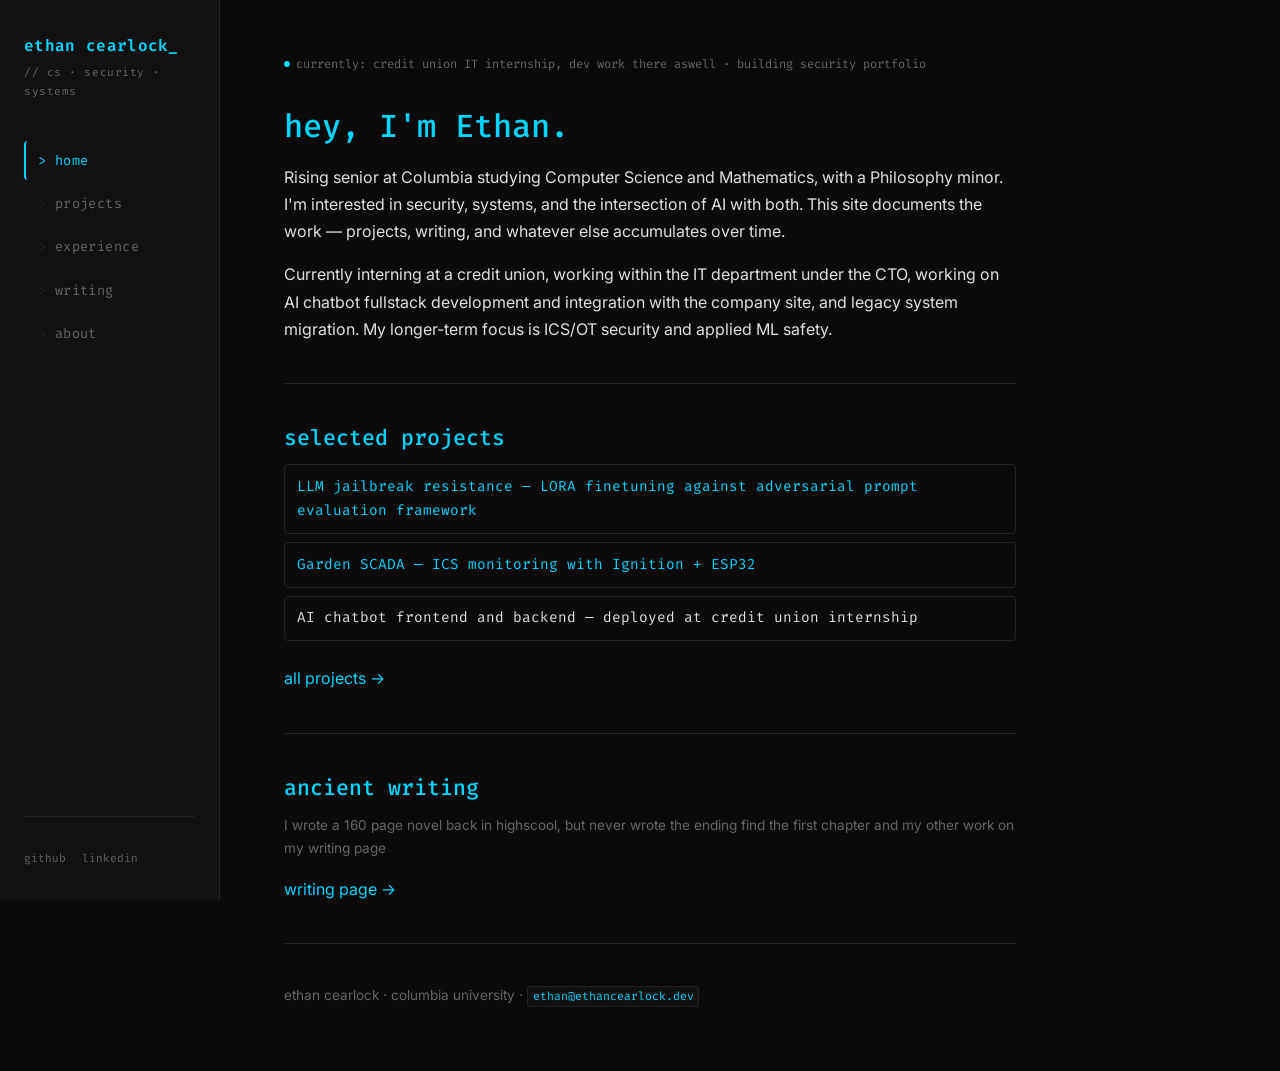
==== index.html @ aa880f90 "updated username to new github username. TODO fix images" ====
<!DOCTYPE html>
<html lang="en">

<head>
  <meta charset="UTF-8" />
  <!--
    viewport meta tag: tells mobile browsers not to zoom out and show
    a desktop-sized page. width=device-width makes the layout width
    match the screen. initial-scale=1 prevents auto-zoom.
  -->
  <meta name="viewport" content="width=device-width, initial-scale=1.0" />

  <!--
    These meta tags are what Google and link-preview cards (Slack,
    Discord, iMessage) read. Fill them in with real copy eventually.
  -->
  <meta name="description" content="Ethan Cearlock — CS & Math at Columbia. Security, systems, and applied ML." />

  <title>Ethan Cearlock</title>

  <!-- Single link to your shared stylesheet. Every page will have this. -->
  <link rel="stylesheet" href="css/style.css" />
</head>

<body>

  <!-- ===================== SIDEBAR ===================== -->
  <!--
    This whole block will be identical on every page.
    Later you may want to extract it with JS or a build tool,
    but copy-paste is fine while the site is small.
    The only thing that changes per page: which <a> gets class="active"
  -->
  <aside class="sidebar">
    <a href="index.html" class="sidebar-logo">ethan cearlock</a>
    <p class="sidebar-tagline">// cs · security · systems</p>

    <nav>
      <ul>
        <li><a href="index.html" class="active">home</a></li>
        <li><a href="projects.html">projects</a></li>
        <li><a href="experience.html">experience</a></li>
        <li><a href="writing.html">writing</a></li>
        <li><a href="about.html">about</a></li>
      </ul>
    </nav>

    <div class="sidebar-footer">
      <a href="https://github.com/WizardinTheWoods" target="_blank" rel="noopener">github</a>
      <a href="https://linkedin.com/in/ethan-cearlock" target="_blank" rel="noopener">linkedin</a>
    </div>
  </aside>
  <!--
    SECURITY NOTE — rel="noopener":
    Any link with target="_blank" (opens in new tab) should include
    rel="noopener noreferrer". Without it, the new tab can access
    your page via window.opener, which is a minor but real attack surface.
    This is already included above. Keep this habit on every external link.
  -->

  <!-- ===================== MAIN CONTENT ===================== -->
  <main class="main">

    <!-- Status indicator — the pulsing dot signals "active/online" -->
    <div class="status-badge">
      <span class="status-dot"></span>
      <span>currently: credit union IT internship, dev work there aswell · building security portfolio</span>
    </div>

    <!-- 
      h1 is your page's primary heading. There should only be one per page.
      Screen readers and search engines treat it as the page title.
    -->
    <h1>hey, I'm Ethan.</h1>

    <p>
      Rising senior at Columbia studying Computer Science and Mathematics,
      with a Philosophy minor. I'm interested in security, systems, and
      the intersection of AI with both. This site documents the work —
      projects, writing, and whatever else accumulates over time.
    </p>

    <p>
      Currently interning at a credit union, working within the IT department under the CTO, 
      working on AI chatbot fullstack development and integration with the company site, 
      and legacy system migration. My longer-term focus is ICS/OT security and applied ML safety.
    </p>

    <hr class="section-divider" />

    <h2>selected projects</h2>
    <!--
      ul = unordered list, li = list item.
      class="project-list" hooks into the styles in style.css.
      These will eventually link to dedicated project pages.
    -->
    <ul class="project-list">
      <li><a  href="https://github.com/WizardinTheWoods/llm-jailbreak-resistance" target="_blank" rel="noopener noreferrer"> LLM jailbreak resistance — LORA finetuning against adversarial prompt evaluation framework</a></li>
      <li><a href="projects/automated-garden.html">Garden SCADA — ICS monitoring with Ignition + ESP32</a></li>
      <li>AI chatbot frontend and backend — deployed at credit union internship</li>
    </ul>

    <a href="projects.html">all projects →</a>

    <hr class="section-divider" />

    <h2>ancient writing</h2>
    <p class="muted">I wrote a 160 page novel back in highscool, but never wrote the ending find the first chapter and my other work on my writing page</p>
    <a href="writing.html">writing page →</a>

    <hr class="section-divider" />

    <!--
      The <footer> element is semantic HTML — it tells browsers and
      screen readers this is footer content, not main content.
      Doesn't change appearance by itself, just meaning.
    -->
    <footer>
      <p class="muted">
        ethan cearlock · columbia university · 
        <code>ethan@ethancearlock.dev</code>
      </p>
    </footer>

  </main>

</body>
</html>
---- css/style.css ----
/* ============================================================
   style.css — ethancearlock.dev global stylesheet
   ============================================================ */

/* --- Google Fonts import --- */
@import url('https://fonts.googleapis.com/css2?family=Fira+Code:wght@300;400;500;600&family=Inter:wght@300;400;500;600&display=swap');

/* --- CSS custom properties (variables) ---
   Change a value here and it updates everywhere on the site.
   This is how you'll tweak colors, fonts, spacing globally. */
:root {
  --bg:          #0a0a0a;       /* near-black background */
  --bg-surface:  #111111;       /* slightly lighter for cards/sidebar */
  --bg-hover:    #1a1a1a;       /* hover state for nav items */
  --border:      #222222;       /* subtle borders */

  --text:        #e0e0e0;       /* primary body text — off-white, easier on eyes than pure white */
  --text-muted:  #666666;       /* secondary/meta text */
  --accent:      #00d4ff;       /* cyan — headings, links, highlights */
  --accent-dim:  #008fab;       /* dimmer cyan for hover states */

  --font-mono:   'Fira Code', monospace;   /* headings, code, nav, anything "technical" */
  --font-body:   'Inter', sans-serif;      /* body text, descriptions, prose */

  --sidebar-w:   220px;         /* sidebar width — change this one value to resize it */
  --transition:  150ms ease;
}

/* --- Reset & base --- */
*, *::before, *::after {
  box-sizing: border-box;
  margin: 0;
  padding: 0;
}

html {
  font-size: 16px;
  scroll-behavior: smooth;
}

body {
  background-color: var(--bg);
  color: var(--text);
  font-family: var(--font-body);
  font-weight: 400;
  line-height: 1.7;
  min-height: 100vh;
  display: flex;                /* sidebar + main side by side */
}

/* --- Sidebar navigation --- */
/* The sidebar is position:sticky so it stays visible as you scroll */
.sidebar {
  width: var(--sidebar-w);
  min-height: 100vh;
  background-color: var(--bg-surface);
  border-right: 1px solid var(--border);
  padding: 2rem 1.5rem;
  display: flex;
  flex-direction: column;
  position: sticky;
  top: 0;
  align-self: flex-start;      /* prevents sidebar from stretching full page height */
  height: 100vh;
  overflow-y: auto;
}

.sidebar-logo {
  font-family: var(--font-mono);
  font-size: 1rem;
  font-weight: 600;
  color: var(--accent);
  text-decoration: none;
  letter-spacing: 0.02em;
  margin-bottom: 0.25rem;
  display: block;
}

/* The blinking cursor after your name — purely CSS, no JS */
.sidebar-logo::after {
  content: '_';
  animation: blink 1.2s step-end infinite;
}

@keyframes blink {
  0%, 100% { opacity: 1; }
  50%       { opacity: 0; }
}

.sidebar-tagline {
  font-family: var(--font-mono);
  font-size: 0.7rem;
  color: var(--text-muted);
  margin-bottom: 2.5rem;
  letter-spacing: 0.05em;
}

/* nav element wraps the ul list of links */
.sidebar nav {
  flex: 1;
}

.sidebar nav ul {
  list-style: none;             /* removes bullet points */
  display: flex;
  flex-direction: column;
  gap: 0.25rem;
}

.sidebar nav a {
  font-family: var(--font-mono);
  font-size: 0.85rem;
  color: var(--text-muted);
  text-decoration: none;
  display: block;
  padding: 0.5rem 0.75rem;
  border-radius: 4px;
  border-left: 2px solid transparent;
  transition: color var(--transition), background var(--transition), border-color var(--transition);
  letter-spacing: 0.03em;
}

/* Prefix each nav link with > in CSS — no need to type it in HTML */
.sidebar nav a::before {
  content: '> ';
  color: var(--border);
  transition: color var(--transition);
}

.sidebar nav a:hover {
  color: var(--text);
  background: var(--bg-hover);
  border-left-color: var(--accent);
}

.sidebar nav a:hover::before {
  color: var(--accent);
}

/* .active class marks the current page — you'll add this manually per page */
.sidebar nav a.active {
  color: var(--accent);
  border-left-color: var(--accent);
}

.sidebar nav a.active::before {
  color: var(--accent);
}

/* Social/footer links at bottom of sidebar */
.sidebar-footer {
  margin-top: auto;
  padding-top: 2rem;
  border-top: 1px solid var(--border);
  display: flex;
  gap: 1rem;
}

.sidebar-footer a {
  font-family: var(--font-mono);
  font-size: 0.7rem;
  color: var(--text-muted);
  text-decoration: none;
  transition: color var(--transition);
}

.sidebar-footer a:hover {
  color: var(--accent);
}

/* --- Main content area --- */
.main {
  flex: 1;                      /* takes all remaining horizontal space */
  padding: 3rem 4rem;
  max-width: 860px;             /* keeps line length readable */
}

/* --- Typography --- */
/* h1–h3 use Fira Code and cyan; h4+ use Inter */
h1, h2, h3 {
  font-family: var(--font-mono);
  color: var(--accent);
  font-weight: 500;
  line-height: 1.3;
}

h1 { font-size: 2rem;   margin-bottom: 1rem; }
h2 { font-size: 1.35rem; margin-bottom: 0.75rem; margin-top: 2.5rem; }
h3 { font-size: 1.05rem; margin-bottom: 0.5rem; margin-top: 1.5rem; }

h4, h5, h6 {
  font-family: var(--font-body);
  color: var(--text);
  font-weight: 600;
}

p {
  margin-bottom: 1rem;
  color: var(--text);
}

a {
  color: var(--accent);
  text-decoration: none;
  transition: color var(--transition);
}

a:hover {
  color: var(--accent-dim);
  text-decoration: underline;
}

/* Inline code spans — wrapping a word in <code> makes it look like this */
code {
  font-family: var(--font-mono);
  font-size: 0.85em;
  color: var(--accent);
  background: var(--bg-surface);
  padding: 0.15em 0.4em;
  border-radius: 3px;
  border: 1px solid var(--border);
}

/* Muted/secondary text — apply class="muted" to any element */
.muted {
  color: var(--text-muted);
  font-size: 0.85rem;
}

/* --- Section divider --- */
.section-divider {
  border: none;
  border-top: 1px solid var(--border);
  margin: 2.5rem 0;
}

/* --- Status badge — the "currently working on" indicator --- */
.status-badge {
  display: inline-flex;
  align-items: center;
  gap: 0.4rem;
  font-family: var(--font-mono);
  font-size: 0.75rem;
  color: var(--text-muted);
  margin-bottom: 2rem;
}

.status-dot {
  width: 6px;
  height: 6px;
  border-radius: 50%;
  background: var(--accent);
  animation: pulse 2s ease-in-out infinite;
}

@keyframes pulse {
  0%, 100% { opacity: 1; transform: scale(1); }
  50%       { opacity: 0.4; transform: scale(0.8); }
}

/* --- Project list (for projects.html later) --- */
.project-list {
  list-style: none;
  display: flex;
  flex-direction: column;
  gap: 0.5rem;
  margin-bottom: 1.5rem;
}

.project-list li {
  font-family: var(--font-mono);
  font-size: 0.9rem;
  padding: 0.6rem 0.75rem;
  border: 1px solid var(--border);
  border-radius: 4px;
  transition: border-color var(--transition), background var(--transition);
}

.project-list li:hover {
  border-color: var(--accent);
  background: var(--bg-surface);
}

/* --- Responsive: collapse sidebar on small screens ---
   On mobile the sidebar becomes a top bar.
   You won't need this for a while but it's here. */
@media (max-width: 768px) {
  body {
    flex-direction: column;
  }

  .sidebar {
    width: 100%;
    height: auto;
    min-height: unset;
    position: static;
    border-right: none;
    border-bottom: 1px solid var(--border);
    padding: 1.25rem 1.5rem;
  }

  .sidebar nav ul {
    flex-direction: row;
    flex-wrap: wrap;
    gap: 0.5rem;
  }

  .sidebar-footer {
    display: none;
  }

  .main {
    padding: 2rem 1.5rem;
  }
}

/* --- Writing entries (writing.html) --- */
.writing-entry {
  margin-bottom: 2rem;
}

.writing-meta {
  display: flex;
  align-items: center;
  gap: 0.75rem;
  margin-bottom: 0.4rem;
}

.writing-year {
  font-family: var(--font-mono);
  font-size: 0.78rem;
  color: var(--accent);
}

.writing-tag {
  font-family: var(--font-mono);
  font-size: 0.68rem;
  color: var(--text-muted);
  border: 1px solid var(--border);
  padding: 0.1em 0.45em;
  border-radius: 3px;
}

.writing-title {
  font-family: var(--font-mono);
  font-size: 1rem;
  font-weight: 500;
  color: var(--text);
  margin-bottom: 0.4rem;
}

.writing-title a {
  color: var(--text);
}

.writing-title a:hover {
  color: var(--accent);
  text-decoration: none;
}

.writing-desc {
  font-size: 0.9rem;
  color: var(--text-muted);
  margin-bottom: 0.75rem;
}

.writing-link {
  font-family: var(--font-mono);
  font-size: 0.82rem;
  color: var(--accent);
  text-decoration: none;
  border: 1px solid var(--accent);
  padding: 0.35em 0.8em;
  border-radius: 4px;
  display: inline-block;
  transition: background 150ms ease, color 150ms ease;
}

.writing-link:hover {
  background: var(--accent);
  color: var(--bg);
  text-decoration: none;
}
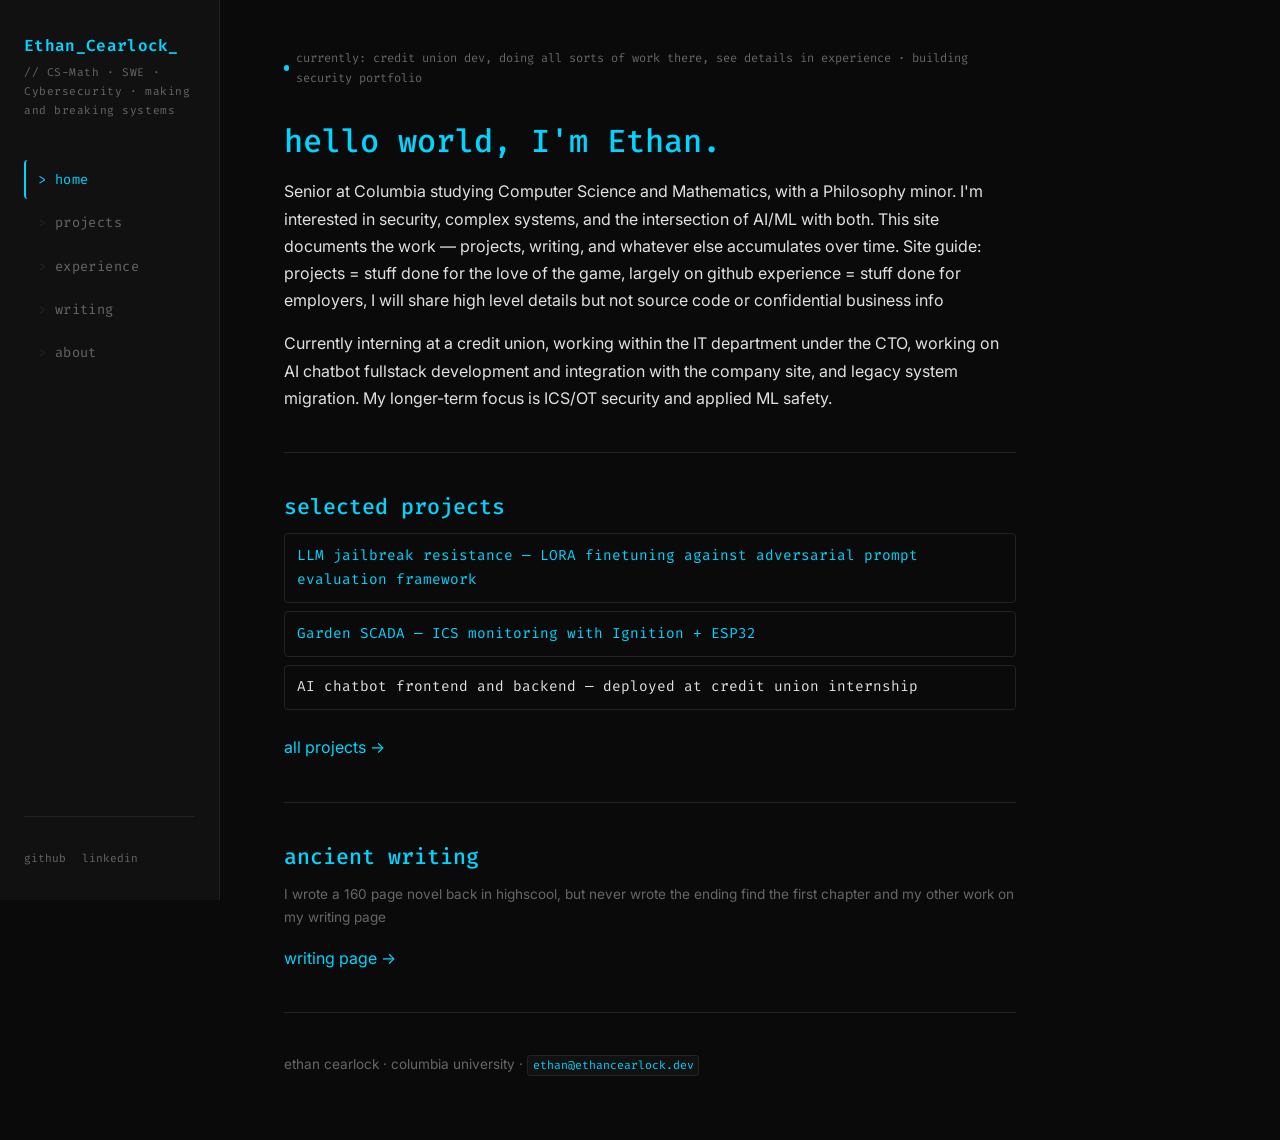
==== commit 03865101: "fixed pictures" ====
--- a/index.html
+++ b/index.html
@@ -32,8 +32,8 @@
     The only thing that changes per page: which <a> gets class="active"
   -->
   <aside class="sidebar">
-    <a href="index.html" class="sidebar-logo">ethan cearlock</a>
-    <p class="sidebar-tagline">// cs · security · systems</p>
+    <a href="index.html" class="sidebar-logo">Ethan_Cearlock</a>
+    <p class="sidebar-tagline">// CS-Math · SWE · Cybersecurity · making and breaking systems</p>
 
     <nav>
       <ul>
@@ -64,20 +64,24 @@
     <!-- Status indicator — the pulsing dot signals "active/online" -->
     <div class="status-badge">
       <span class="status-dot"></span>
-      <span>currently: credit union IT internship, dev work there aswell · building security portfolio</span>
+      <span>currently: credit union dev, doing all sorts of work there, see details in experience · building security portfolio</span>
     </div>
 
     <!-- 
       h1 is your page's primary heading. There should only be one per page.
       Screen readers and search engines treat it as the page title.
+      -Thanks Claude. I've been doing accessibility stuff for the company website recently.
     -->
-    <h1>hey, I'm Ethan.</h1>
+    <h1>hello world, I'm Ethan.</h1>
 
     <p>
-      Rising senior at Columbia studying Computer Science and Mathematics,
-      with a Philosophy minor. I'm interested in security, systems, and
-      the intersection of AI with both. This site documents the work —
-      projects, writing, and whatever else accumulates over time.
+      Senior at Columbia studying Computer Science and Mathematics,
+      with a Philosophy minor. I'm interested in security, complex systems, and
+      the intersection of AI/ML with both. This site documents the work —
+      projects, writing, and whatever else accumulates over time. 
+      Site guide: 
+      projects = stuff done for the love of the game, largely on github
+      experience = stuff done for employers, I will share high level details but not source code or confidential business info
     </p>
 
     <p>
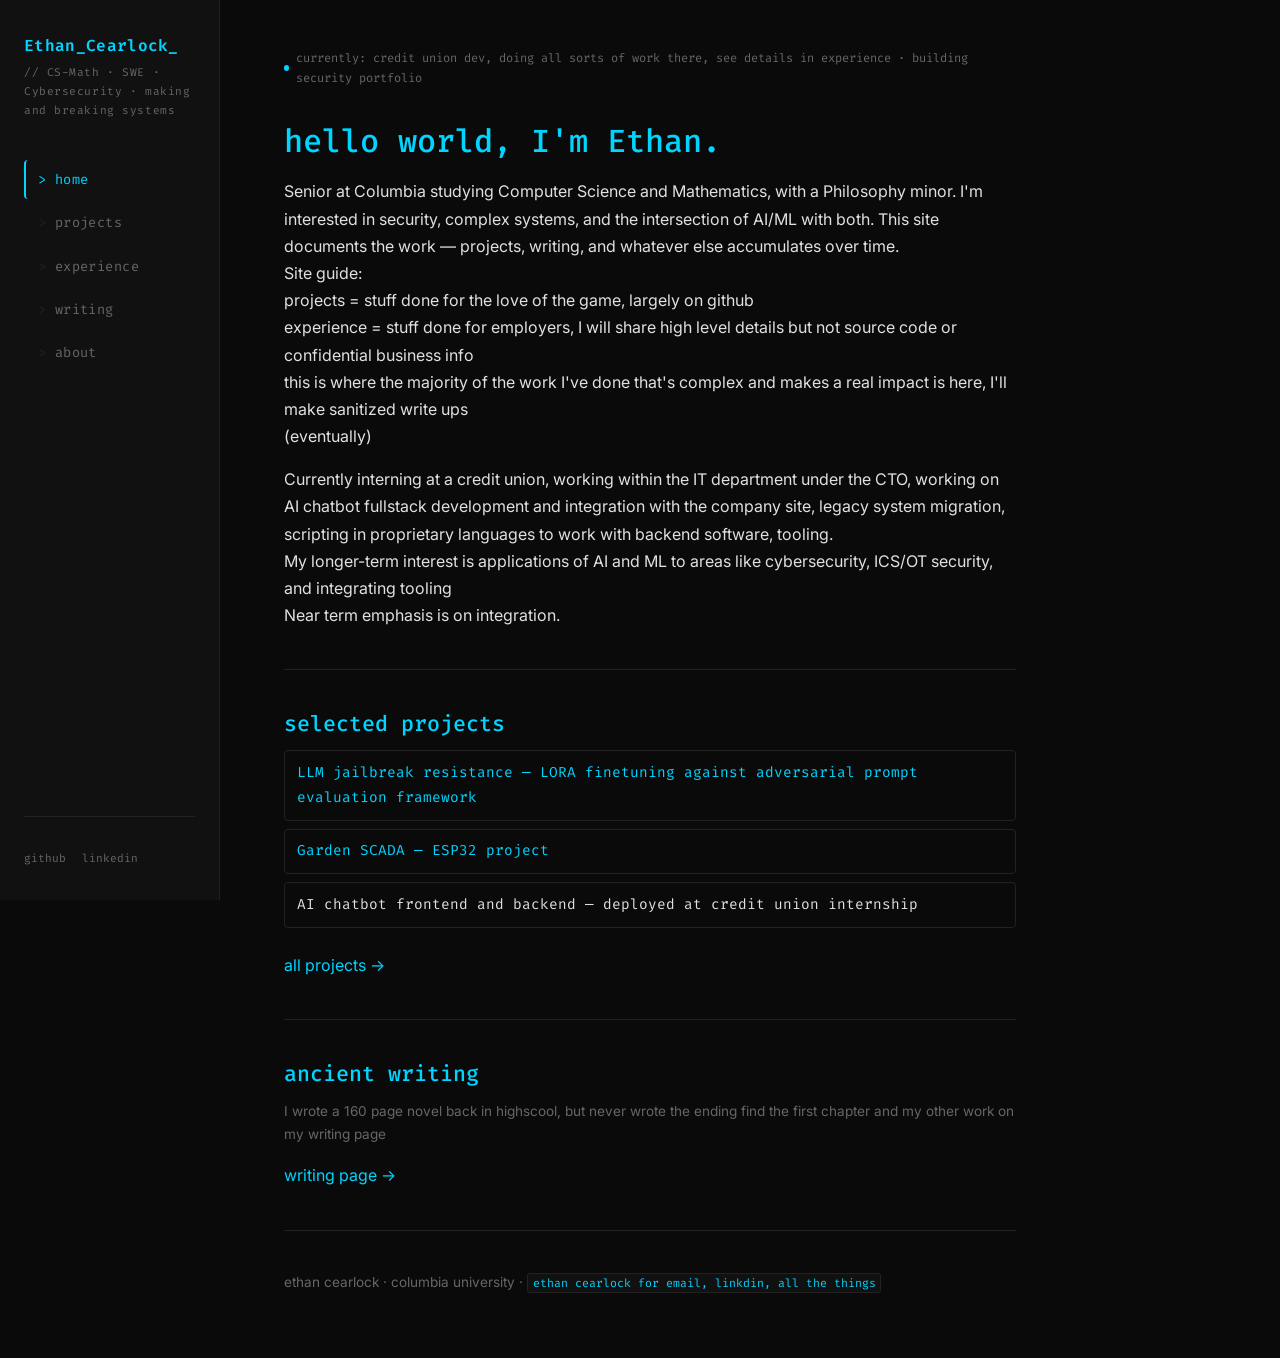
==== commit 47ee5f2c: "added some breaks and tweaked wording" ====
--- a/index.html
+++ b/index.html
@@ -78,16 +78,20 @@
       Senior at Columbia studying Computer Science and Mathematics,
       with a Philosophy minor. I'm interested in security, complex systems, and
       the intersection of AI/ML with both. This site documents the work —
-      projects, writing, and whatever else accumulates over time. 
-      Site guide: 
-      projects = stuff done for the love of the game, largely on github
-      experience = stuff done for employers, I will share high level details but not source code or confidential business info
+      projects, writing, and whatever else accumulates over time. <br>
+      Site guide: <br>
+      projects = stuff done for the love of the game, largely on github <br>
+      experience = stuff done for employers, I will share high level details but not source code or confidential business info <br>
+      this is where the majority of the work I've done that's complex and makes a real impact is here, I'll make sanitized write ups
+      <br> (eventually)
     </p>
 
     <p>
       Currently interning at a credit union, working within the IT department under the CTO, 
       working on AI chatbot fullstack development and integration with the company site, 
-      and legacy system migration. My longer-term focus is ICS/OT security and applied ML safety.
+      legacy system migration, scripting in proprietary languages to work with backend software, tooling. <br> 
+      My longer-term interest is applications of AI and ML to areas like cybersecurity, ICS/OT security, and integrating tooling <br>
+      Near term emphasis is on integration.
     </p>
 
     <hr class="section-divider" />
@@ -100,7 +104,7 @@
     -->
     <ul class="project-list">
       <li><a  href="https://github.com/WizardinTheWoods/llm-jailbreak-resistance" target="_blank" rel="noopener noreferrer"> LLM jailbreak resistance — LORA finetuning against adversarial prompt evaluation framework</a></li>
-      <li><a href="projects/automated-garden.html">Garden SCADA — ICS monitoring with Ignition + ESP32</a></li>
+      <li><a href="projects/automated-garden.html">Garden SCADA — ESP32 project</a></li>
       <li>AI chatbot frontend and backend — deployed at credit union internship</li>
     </ul>
 
@@ -122,7 +126,7 @@
     <footer>
       <p class="muted">
         ethan cearlock · columbia university · 
-        <code>ethan@ethancearlock.dev</code>
+        <code>ethan cearlock for email, linkdin, all the things</code>
       </p>
     </footer>
 
